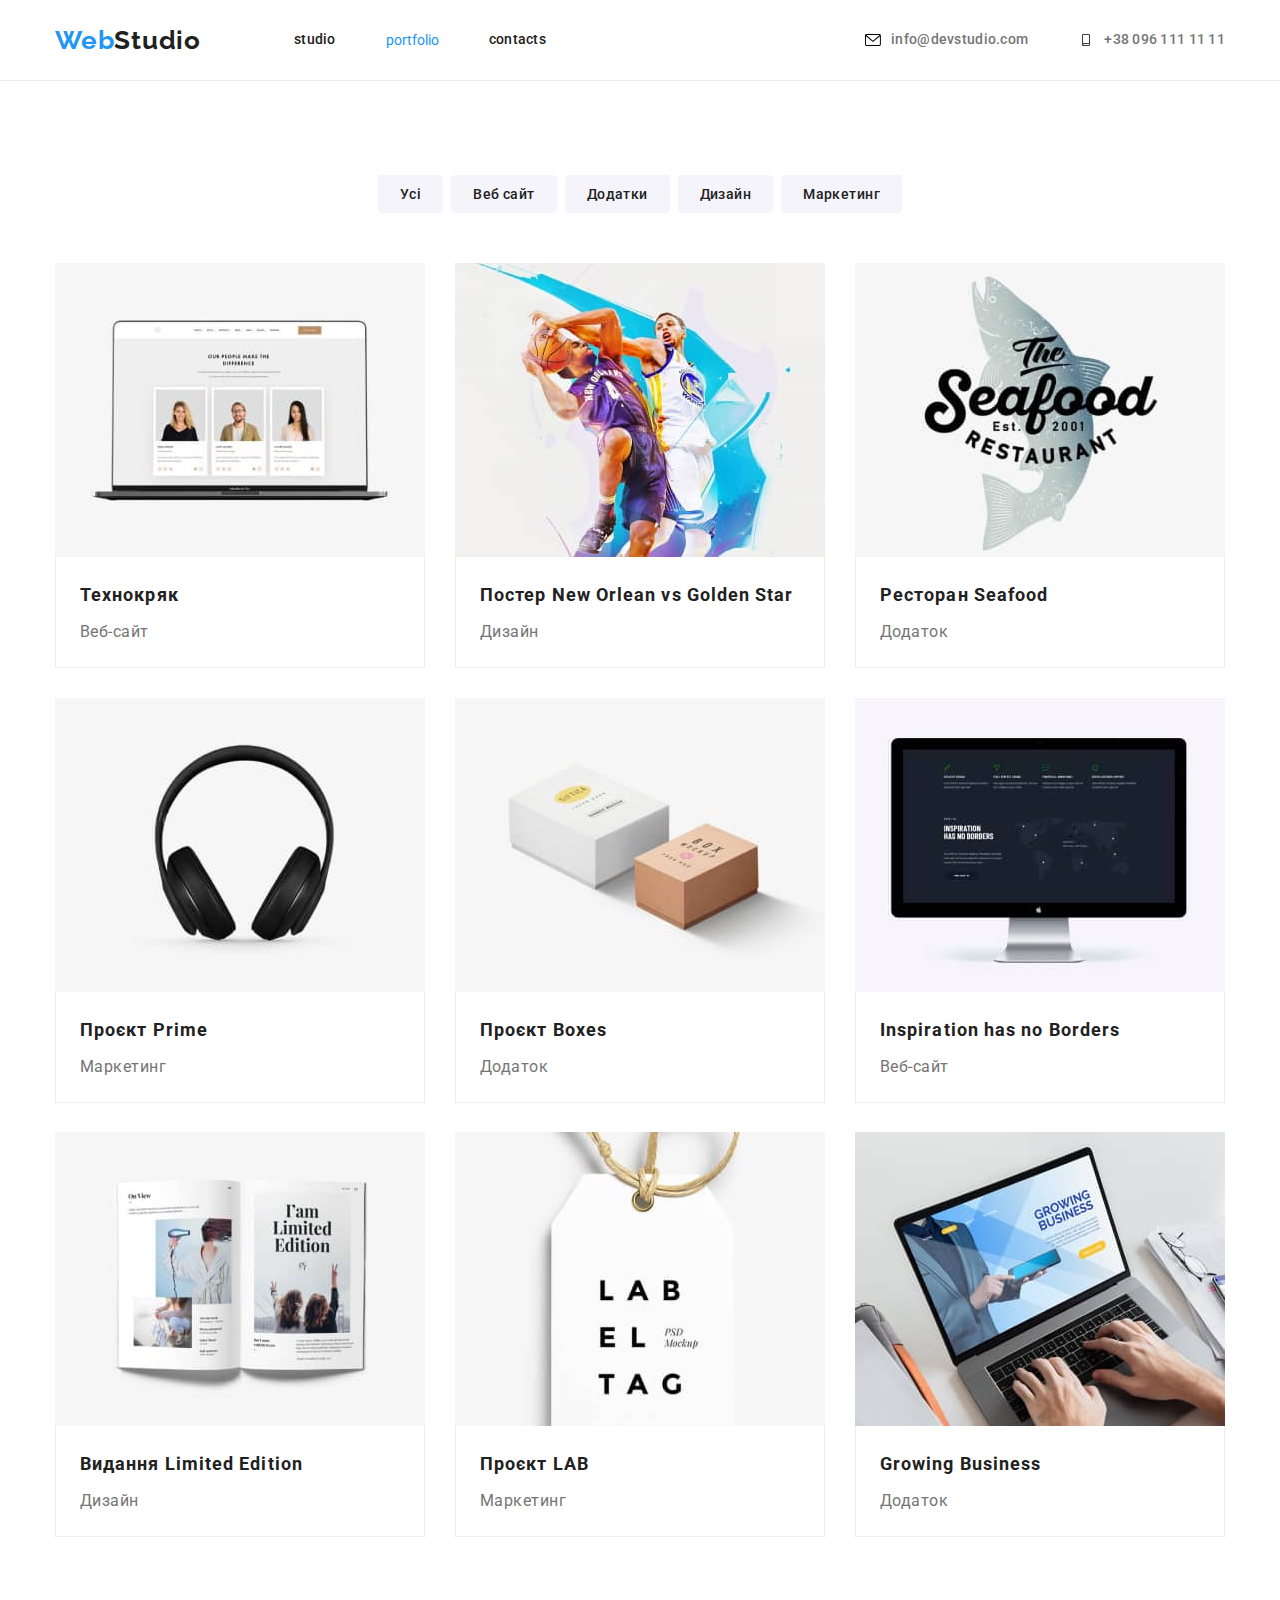
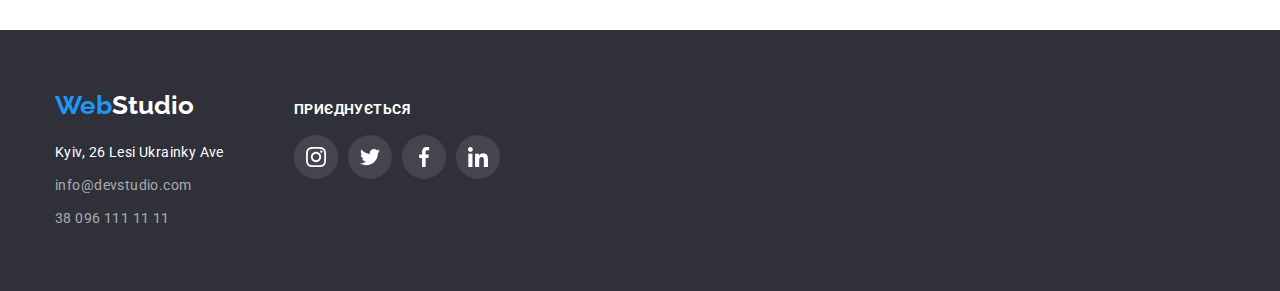
==== portfolio.html @ 86c2a80a "home work file" ====
<!DOCTYPE html>
<html lang="en">
<head>
  <meta charset="UTF-8">
  <meta http-equiv="X-UA-Compatible" content="IE=edge">
  <meta name="viewport" content="width=,initial-scale=1.0">
  <title>Portfolio</title>
  <link rel="preconnect" href="https://fonts.googleapis.com">
<link rel="preconnect" href="https://fonts.gstatic.com" crossorigin>
<link href="https://fonts.googleapis.com/css2?family=Raleway:wght@700&family=Roboto:wght@400;500;700;900&display=swap"
 rel="stylesheet">
 <link rel="stylesheet" href="https://cdn.jsdelivr.net/npm/modern-normalize@1.1.0/modern-normalize.min.css">
 
 <link rel="stylesheet" href="./styles/portfolio.css">
</head>
<body>
  <header class="page-header">
    <div class="container page-header-container" >
      <nav class="page-nav list">
        <a class="logo link" href="index.html"> Web<span 
       class="logo-header">Studio</span></a>
      <ul class="menu list">
      <li class="menu-item">
        <a class="menu-link link" href="index.html" >studio</a></li>
      <li class="menu-item">
        <a class="menu-link-number link" href="">portfolio</a></li>
      <li class="menu-item">
        <a class="menu-link link" href="">contacts</a></li> 
     </ul>
     <ul class="infomation  list">
      <li><a class="contact-mail-numbre link" href="./mailto:info@devstudio.com"><svg class="contact-mail-numbre-icon"><use href="./img/symbol.svg#icon-envelope"></use></svg>info@devstudio.com </a></li>
      <li><a class="contact-phone-numbre link" href="tel:+380961111111"><svg class="contact-mail-phone-icon"><use href="./img/symbol.svg#icon-smartphone"></use></svg>+38 096 111 11 11</a></li>
      </ul>
    </nav>
    </div>
    </header >
      <main >
        <section class="number">
        <div class="container">
          <h1></h1>
          <ul class="table list">
          <li><button class="but 
            " type="button">Усі</button></li>
          <li><button class="but 
            " type="button">Веб сайт</button></li>
          <li><button class="but 
            " type="button">Додатки</button></li>
          <li><button class="but 
            " type="button">Дизайн</button></li>
          <li><button class="but 
            " type="button">Маркетинг</button></li>
          </ul>
            <ul class=" item list >
              <li class="dodatok">
                <a href="#" class="dodatok-list ">
                <img class="foto" src="./img/img.por/img.jpg" alt="">
                <div class="box">
                  <h2 class="spheres">Технокряк</h2>
                <p class="text">Веб-сайт</p> 
              </div>
              </a>
              </li>
              <li class="dodatok">
                <a href="#" class="dodatok-list ">
                <img class="foto" src="./img/img.por/img(1).jpg" alt="">
                <div class="box">
                  <h2 class="spheres">Постер New Orlean vs Golden Star</h2>
                  <p class="text">Дизайн</p></div>
                </a>
              </li>
              <li class="dodatok ">
                <a href="#" class="dodatok-list ">
                <img class="foto" src="./img/img.por/img(2).jpg" alt="">
                <div class="box"><h2 class="spheres">Ресторан Seafood</h2>
                  <p class="text">Додаток</p></div>
                </a>
              </li>
              <li class="dodatok">
                <a href="#" class="dodatok-list">
                <img class="foto" src="./img/img.por/img(3).jpg" alt="">
                <div class="box"><h2 class="spheres">Проєкт Prime</h2>
                  <p class="text">Маркетинг</p></div>
                  </a>
              </li>
              <li class="dodatok">
                <a href="#" class="dodatok-list">
                <img class="foto" src="./img/img.por/img(4).jpg" alt="">
                <div class="box"><h2 class="spheres">Проєкт Boxes</h2>
                  <p class="text">Додаток</p></div>
                  </a>
              </li>
              <li class="dodatok">
                <a href="#" class="dodatok-list">
                <img class="foto" src="./img/img.por/img(5).jpg" alt="">
                <div class="box"><h2 class="spheres">Inspiration has no Borders</h2>
                  <p class="text">Веб-сайт</p></div>
                  </a>
              </li>
              <li class="dodatok">
                <a href="#" class="dodatok-list">
                <img class="foto" src="./img/img.por/img(6).jpg" alt="">
                <div class="box"><h2 class="spheres">Видання Limited Edition</h2>
                  <p class="text">Дизайн</p></div>
                  </a>
              </li>
              <li class="dodatok">
                <a href="#" class="dodatok-list">
                <img class="foto" src="./img/img.por/img(7).jpg" alt="">
                <div class="box"><h2 class="spheres">Проєкт LAB</h2>
                  <p class="text">Маркетинг</p></div>
                  </a>
              </li>
              <li class="dodatok">
                <a href="#" class="dodatok-list">
                <img class="foto" src="./img/img.por/img(8).jpg" alt="">
                <div class="box"><h2 class="spheres">Growing Business</h2>
                  <p class="text">Додаток</p></div>
                  </a>
              </li>
          
         </section>
          </main>
    </div>
    
          <footer class="logo-second ">
    <div class="lower container">
      <div class="">
    <a class="logo-footer link" href="index.html"> Web<span 
      class="logo-header-second">Studio</span></a>
      <address class="data">
        <ul class="data-numbr list">
        <li class="retreat"><a class="location link" href="https://goo.gl/maps/uPLtMUpP54HjoEtg7" > Kyiv, 26 Lesi Ukrainky Ave</a>
        </li>
        <li class="retreat"><a class="contact-mail link" href="mailto:info@devstudio.com">info@devstudio.com</a></li>
        <li><a class="contact-phone link" href="tel:+380961111111"> 38 096 111 11 11</a></li>
      </ul>
      </address>
    </div>
    
      <div class="footer">
        <p class="footer-text"> Приєднується </p>
      <ul class=" social-list list">
        <li class="cosial-list-item">
          <a href="#" class="social-list-frame">
            <svg class="social-list-icon-footer">
              <use href="./img/symbol.svg#icon-instagram"></use>
            </svg>
          </a>
        </li>
        <li>
          <a href=""class="social-list-frame">
            <svg class="social-list-icon-footer">
              <use href="./img/symbol.svg#icon-twitter"></use>
            </svg>
          </a>
        </li>
        <li>
          <a href=""class="social-list-frame">
            <svg class="social-list-icon-footer">
              <use href="./img/symbol.svg#icon-facebook"></use>
            </svg>
          </a>
        </li>
        <li>
          <a href=""class="social-list-frame">
            <svg class="social-list-icon-footer">
              <use href="./img/symbol.svg#icon-linkedin"></use>
            </svg>
          </a>
        </li>
      </ul>
    </div>
  </div>
  </footer>
        
  
</body>
</html>
---- styles/portfolio.css ----
:root{
    --primary-font:'Roboto', sans-serif ;
    --second-font: 'Raleway' , sans-serif ;
    --accent-rest-color: #188CE8;
    --accent-color: #2196F3;
    --primary-whyte-color: #FFFFFF;
    --primary-gray-color: #212121;
    --primary-link-color: #2F303A;
    --primary-text-color: #757575;
    --primary-fon-color: #F5F5F5;
    --primary-fon2-color:#F5F4FA;
    --primary-bottom-color: rgba(255, 255, 255, 0.6);
    --transition-dur-and-func: 250ms linear;
}
body{font-family: 'Roboto', sans-serif ;
    font-size: 14px;
    color: var(--primary-text-color);
    }
img { display: block;}

button{ cursor: pointer;
    font-family: inherit; 
}
address{
    font-style: normal;
}
h1,
h2,
h3,
p{
margin-top: 0;
margin-bottom: 0;
}
ul,
ol{
    margin-top: 0;
    margin-bottom: 0;
    padding-left: 0;
 }

.link {
    text-decoration: none;
}
.list { 
 list-style: none;}

 .container {
    width: 1200px; 
    margin-left: auto;
    margin-right: auto;
    padding-left: 15px;
    padding-right:15px;  
 }
 .page-header{
    background-color: var(--primary-whyte-color);
    border-bottom: 1px solid #ECECEC;}

     /*----Header---*/

.logo {
 font-family: 'Raleway' , sans-serif ;
font-weight: 700;
font-size: 26px;
line-height: 1.19;
letter-spacing: 0.03em;
color: var(--accent-color);
color:var(--accent-color);
align-items: center;
}

.logo-header {
    color: var(--primary-gray-color);
}
.page-navigator{
    display: flex;
    align-items: center;
}
.page-nav{
    display: flex;
    align-items: center;
}
.menu {
    display: flex;
    gap: 50px;
    margin-left: 93px;
    align-items: center;
  
}
.infomation {
    display: flex;
    gap: 50px;
    margin-left: auto;
}
              
.index.html{
color: var(--accent-color);
}
.menu-link-number{
    color: var(--accent-color);
}
.menu-link{
font-weight: 500;
line-height: 1.14;
letter-spacing: 0.02em;
padding-top: 32px;
padding-bottom: 32px;
display: inline-block;
color: var(--primary-gray-color);
}
.contact-mail-numbre,
.contact-phone-numbre
{
font-weight: 500;
line-height: 1.14;
letter-spacing: 0.02em;
color:var(--primary-text-color);
display: flex;
align-items: center;
}

.contact-mail-numbre-icon,
.contact-mail-phone-icon{
width: 16px;
height: 12px;
margin-right:10px ;
} 

.decision{ background-color: var(--primary-link-color);}

.number{
    padding-top: 94px;
    padding-bottom: 94px;
}

.table{
    display: flex;
   justify-content: center;
   margin-bottom: 50px;
    gap: 8px;
}

.but{
font-weight: 500;
font-size: 1.62;
line-height: 26px;
text-align: center;
letter-spacing: 0.03em;
color: var(--primary-gray-color);
background: var(--primary-fon2-color);
border-radius: 4px;
padding: 6px 22px;
border: none;
}

.but:hover,
.but:focus{
box-shadow: 0px 3px 1px rgba(0, 0, 0, 0.1), 0px 1px 2px rgba(0, 0, 0, 0.08), 0px 2px 2px rgba(0, 0, 0, 0.12);
background-color: var(--accent-color);
color:var(--primary-whyte-color);
}
                 /*---Text----*/

.item{
    display: flex;
    flex-wrap: wrap;
    gap: 30px;
}
.dodatok-list:hover,
.dodatok-list:focus{box-shadow: 0px 1px 1px rgba(0, 0, 0, 0.12), 
0px 4px 4px rgba(0, 0, 0, 0.06), 1px 4px 6px rgba(0, 0, 0, 0.16);
}

.dodatok{
    height: 404px;
    width: 370px;
    
}
.dodatok-list{ text-decoration: none;
display: block;}
.txt{
    text-decoration: none;
}

.box{
    padding: 20px 24px;
    border: 1px solid #EEEEEE;
    border-top: none;
}

.spheres{
font-weight: 700;
font-size: 18px;
line-height: 2.00;
letter-spacing: 0.06em;
color: var(--primary-gray-color);
margin-bottom: 4px;
}
.text{
font-weight: 400;
font-size: 16px;
line-height: 1.87;
letter-spacing: 0.03em;
color: var(--primary-text-color);
}
            /*---FOOTER---*/
.logo-second{ 
    display: flex;
background-color: var(--primary-link-color);
padding-top: 60px;
padding-bottom: 60px;}
.logo-header-second{
    color: var(--primary-whyte-color);
}
.lower{display: flex;
    gap: 70px;
    align-items: baseline
}
.location {
    font-weight: 400;
    line-height: 1.71;
    letter-spacing: 0.03em;
    color: var(--primary-whyte-color);
    }
    
.contact-mail{
font-weight: 400;
line-height: 1.71;
letter-spacing: 0.03em;
color: var(--primary-bottom-color);
}
.contact-phone{
    font-weight: 400;
    line-height: 1.71; 
    letter-spacing: 0.03em;
    color: var(--primary-bottom-color);
}
.logo-footer {
    font-family: 'Raleway';
    font-weight: 700;
    font-size: 26px;
    line-height: 1.19; 
    color: var(--accent-color);
    display: flex;
    align-items: center;
    margin-bottom: 20px;}
.retreat{
    margin-bottom: 9px;
}
 
.social-list-frame{
    display: flex;
    align-items: center;
    justify-content: center;
    width: 44px;
    height: 44px;
    border-radius: 50%;
    background: rgba(255, 255, 255, 0.1);
    transition: background-color var(--transition-dur-and-func);
    }
    
.social-list-frame:hover,
.social-list-frame:focus {
background-color: var(--accent-color);
}
    .social-list-icon-footer {
        width: 20px;
        height: 20px;
        fill: var(--primary-whyte-color); 
        transition: fill var(--transition-dur-and-func); }

        .footer-text{
font-family: 'Roboto';
font-style: normal;
font-weight: 700;
font-size: 14px;
line-height: 0.87;
letter-spacing: 0.03em;
text-transform: uppercase;
color: #FFFFFF;
display: flex;
justify-content: flex-start;
margin-bottom: 20px;}
.social-list {
    display: flex;
    justify-content: center;
    column-gap: 10px;
    margin-bottom: 30px; }
            
                     /*---FOOTER---*/
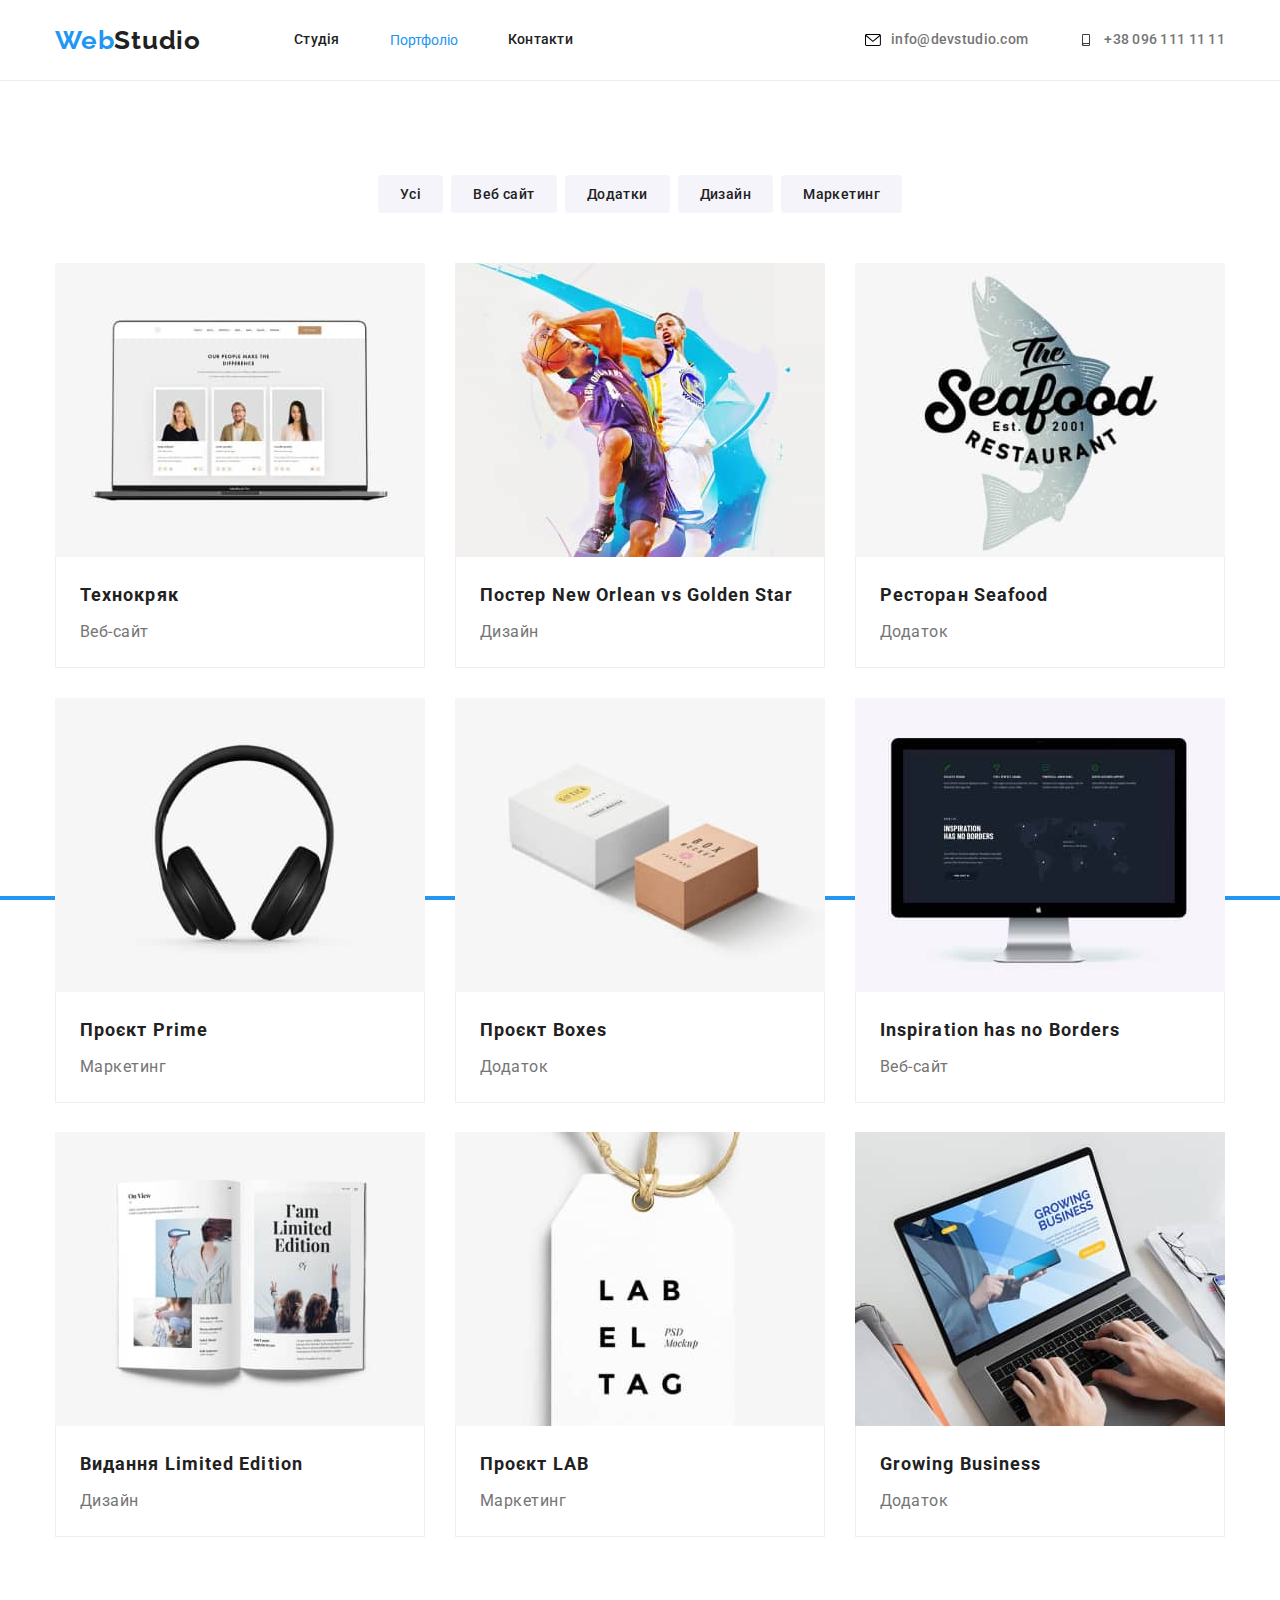
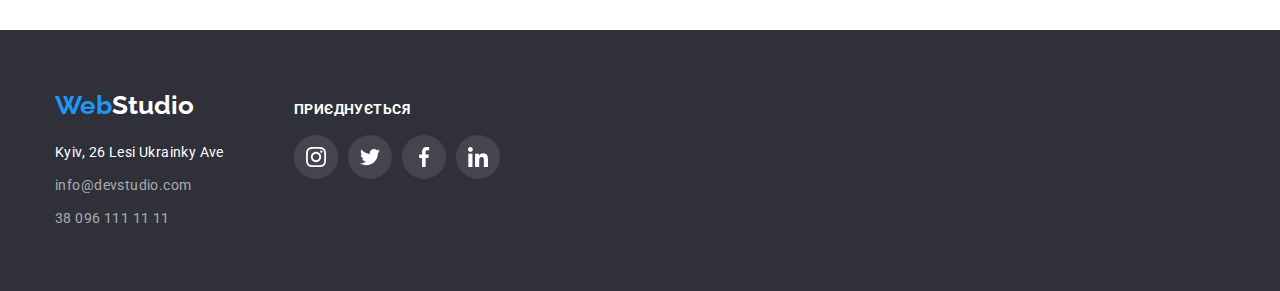
==== commit 00da9633: "header file" ====
--- a/portfolio.html
+++ b/portfolio.html
@@ -21,11 +21,11 @@
        class="logo-header">Studio</span></a>
       <ul class="menu list">
       <li class="menu-item">
-        <a class="menu-link link" href="index.html" >studio</a></li>
+        <a class="menu-link link" href="index.html" >Студія</a></li>
       <li class="menu-item">
-        <a class="menu-link-number link" href="">portfolio</a></li>
+        <a class="menu-link-number link" href="">Портфоліо</a></li>
       <li class="menu-item">
-        <a class="menu-link link" href="">contacts</a></li> 
+        <a class="menu-link link" href="">Контакти</a></li> 
      </ul>
      <ul class="infomation  list">
       <li><a class="contact-mail-numbre link" href="./mailto:info@devstudio.com"><svg class="contact-mail-numbre-icon"><use href="./img/symbol.svg#icon-envelope"></use></svg>info@devstudio.com </a></li>
@@ -53,7 +53,11 @@
             <ul class=" item list >
               <li class="dodatok">
                 <a href="#" class="dodatok-list ">
-                <img class="foto" src="./img/img.por/img.jpg" alt="">
+                  <div class="dodatok-list-img-wrapper">
+                    <img class="foto" src="./img/img.por/img.jpg" alt="">
+                    <p class="overlay">Ресурс пропонує комплексні пропозиції з різним рівнем функціоналу та сервісів. 
+                      Все це дозволить відвідувачу отримати вичерпні відомості про компанію чи приватну особу.</p>
+                  </div>
                 <div class="box">
                   <h2 class="spheres">Технокряк</h2>
                 <p class="text">Веб-сайт</p> 
@@ -62,7 +66,11 @@
               </li>
               <li class="dodatok">
                 <a href="#" class="dodatok-list ">
-                <img class="foto" src="./img/img.por/img(1).jpg" alt="">
+                  <div class="dodatok-list-img-wrapper">
+                    <img class="foto" src="./img/img.por/img(1).jpg" alt="">
+                    <p class="overlay">Ресурс пропонує комплексні пропозиції з різним рівнем функціоналу та сервісів. 
+                      Все це дозволить відвідувачу отримати вичерпні відомості про компанію чи приватну особу.</p>
+                  </div>
                 <div class="box">
                   <h2 class="spheres">Постер New Orlean vs Golden Star</h2>
                   <p class="text">Дизайн</p></div>
@@ -70,49 +78,83 @@
               </li>
               <li class="dodatok ">
                 <a href="#" class="dodatok-list ">
-                <img class="foto" src="./img/img.por/img(2).jpg" alt="">
+                  <div class="dodatok-list-img-wrapper">
+                    <img class="foto" src="./img/img.por/img(2).jpg" alt="">
+                    <p class="overlay">Ресурс пропонує комплексні пропозиції з різним рівнем функціоналу та сервісів. 
+                      Все це дозволить відвідувачу отримати вичерпні відомості про компанію чи приватну особу.</p>
+                  </div>
                 <div class="box"><h2 class="spheres">Ресторан Seafood</h2>
                   <p class="text">Додаток</p></div>
                 </a>
               </li>
               <li class="dodatok">
                 <a href="#" class="dodatok-list">
-                <img class="foto" src="./img/img.por/img(3).jpg" alt="">
+                  <div class="dodatok-list-img-wrapper">
+                    <img class="foto" src="./img/img.por/img(3).jpg" alt="">
+                     <p class="overlay">Ресурс пропонує комплексні пропозиції з різним рівнем функціоналу та сервісів. 
+                      Все це дозволить відвідувачу отримати вичерпні відомості про компанію чи приватну особу.</p>
+                  </div>
+                
                 <div class="box"><h2 class="spheres">Проєкт Prime</h2>
                   <p class="text">Маркетинг</p></div>
                   </a>
               </li>
               <li class="dodatok">
                 <a href="#" class="dodatok-list">
-                <img class="foto" src="./img/img.por/img(4).jpg" alt="">
+                  <div class="dodatok-list-img-wrapper">
+                    <img class="foto" src="./img/img.por/img(4).jpg" alt="">
+                     <p class="overlay">Ресурс пропонує комплексні пропозиції з різним рівнем функціоналу та сервісів. 
+                      Все це дозволить відвідувачу отримати вичерпні відомості про компанію чи приватну особу.</p>
+                  </div>
+               
                 <div class="box"><h2 class="spheres">Проєкт Boxes</h2>
                   <p class="text">Додаток</p></div>
                   </a>
               </li>
               <li class="dodatok">
                 <a href="#" class="dodatok-list">
-                <img class="foto" src="./img/img.por/img(5).jpg" alt="">
+                  <div class="dodatok-list-img-wrapper">
+                    <img class="foto" src="./img/img.por/img(5).jpg" alt="">
+                     <p class="overlay">Ресурс пропонує комплексні пропозиції з різним рівнем функціоналу та сервісів. 
+                      Все це дозволить відвідувачу отримати вичерпні відомості про компанію чи приватну особу.</p>
+                  </div>
+                
                 <div class="box"><h2 class="spheres">Inspiration has no Borders</h2>
                   <p class="text">Веб-сайт</p></div>
                   </a>
               </li>
               <li class="dodatok">
                 <a href="#" class="dodatok-list">
-                <img class="foto" src="./img/img.por/img(6).jpg" alt="">
+                  <div class="dodatok-list-img-wrapper">
+                    <img class="foto" src="./img/img.por/img(6).jpg" alt="">
+                     <p class="overlay">Ресурс пропонує комплексні пропозиції з різним рівнем функціоналу та сервісів. 
+                      Все це дозволить відвідувачу отримати вичерпні відомості про компанію чи приватну особу.</p>
+                  </div>
+               
                 <div class="box"><h2 class="spheres">Видання Limited Edition</h2>
                   <p class="text">Дизайн</p></div>
                   </a>
               </li>
               <li class="dodatok">
                 <a href="#" class="dodatok-list">
-                <img class="foto" src="./img/img.por/img(7).jpg" alt="">
+                  <div class="dodatok-list-img-wrapper">
+                    <img class="foto" src="./img/img.por/img(7).jpg" alt="">
+                    <p class="overlay">Ресурс пропонує комплексні пропозиції з різним рівнем функціоналу та сервісів. 
+                      Все це дозволить відвідувачу отримати вичерпні відомості про компанію чи приватну особу.</p>
+                  </div>
+                
                 <div class="box"><h2 class="spheres">Проєкт LAB</h2>
                   <p class="text">Маркетинг</p></div>
                   </a>
               </li>
               <li class="dodatok">
                 <a href="#" class="dodatok-list">
-                <img class="foto" src="./img/img.por/img(8).jpg" alt="">
+                  <div class="dodatok-list-img-wrapper">
+                    <img class="foto" src="./img/img.por/img(8).jpg" alt="">
+                     <p class="overlay">Ресурс пропонує комплексні пропозиції з різним рівнем функціоналу та сервісів. 
+                      Все це дозволить відвідувачу отримати вичерпні відомості про компанію чи приватну особу.</p>
+                  </div>
+                
                 <div class="box"><h2 class="spheres">Growing Business</h2>
                   <p class="text">Додаток</p></div>
                   </a>
--- a/styles/portfolio.css
+++ b/styles/portfolio.css
@@ -96,7 +96,7 @@
 color: var(--accent-color);
 }
 .menu-link-number{
-    color: var(--accent-color);
+color: var(--accent-color);
 }
 .menu-link{
 font-weight: 500;
@@ -106,7 +106,18 @@
 padding-bottom: 32px;
 display: inline-block;
 color: var(--primary-gray-color);
-}
+position: relative;
+}
+.menu-link-number::after{
+    position: absolute;
+    display: block;
+    content: "";
+    width: 100%;
+    height: 4px;
+    bottom: 0;
+    left: 0;
+    background-color: var(--accent-color);
+    }
 .contact-mail-numbre,
 .contact-phone-numbre
 {
@@ -172,14 +183,34 @@
 
 .dodatok{
     height: 404px;
-    width: 370px;
-    
+    width: 370px; 
+}
+.dodatok-list:hover .overlay,
+.dodatok-list:focus .overlay{
+    transform: translateY(0%);
 }
 .dodatok-list{ text-decoration: none;
 display: block;}
-.txt{
-    text-decoration: none;
-}
+.overlay{
+    font-family: 'Roboto';
+font-style: normal;
+font-weight: 400;
+font-size: 18px;
+line-height: 1.55;
+    position: absolute;
+    top: 0;
+    left: 0;
+    height: 100%;
+    background: rgba(33, 150, 243, 0.9);
+    color: var(--primary-whyte-color);
+    padding: 63px 24px;
+    letter-spacing: 0.03em;
+    overflow: auto;
+    transform: translateY(100%);
+    transition: transform 200ms linear;
+}
+.dodatok-list-img-wrapper{position: relative;
+overflow: hidden;}
 
 .box{
     padding: 20px 24px;
@@ -287,4 +318,4 @@
     margin-bottom: 30px; }
             
                      /*---FOOTER---*/
-            +            
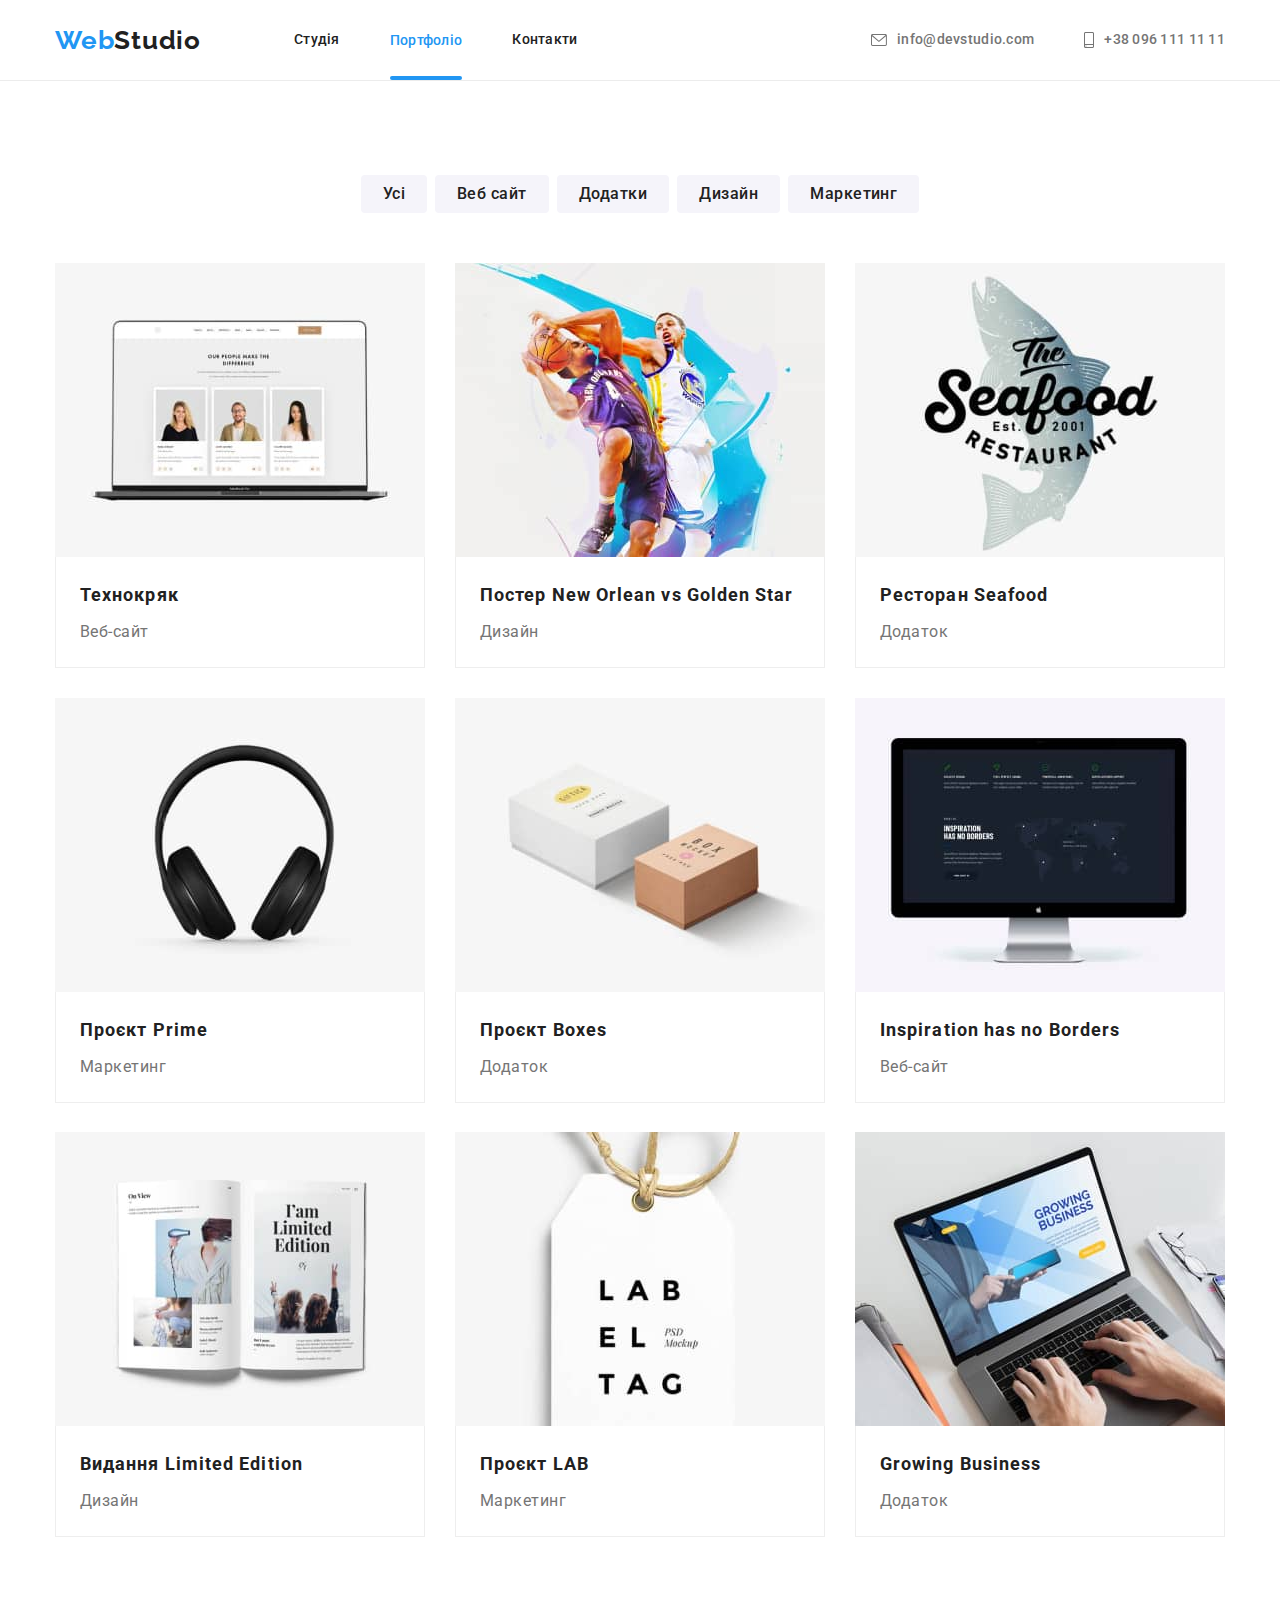
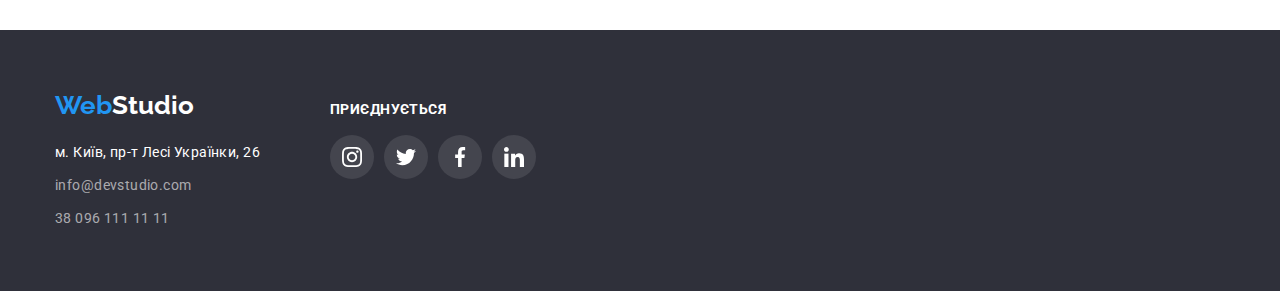
==== commit 0704a7c7: "lile" ====
--- a/portfolio.html
+++ b/portfolio.html
@@ -171,7 +171,7 @@
       class="logo-header-second">Studio</span></a>
       <address class="data">
         <ul class="data-numbr list">
-        <li class="retreat"><a class="location link" href="https://goo.gl/maps/uPLtMUpP54HjoEtg7" > Kyiv, 26 Lesi Ukrainky Ave</a>
+        <li class="retreat"><a class="location link" href="https://goo.gl/maps/uPLtMUpP54HjoEtg7" > м. Київ, пр-т Лесі Українки, 26</a>
         </li>
         <li class="retreat"><a class="contact-mail link" href="mailto:info@devstudio.com">info@devstudio.com</a></li>
         <li><a class="contact-phone link" href="tel:+380961111111"> 38 096 111 11 11</a></li>
--- a/styles/portfolio.css
+++ b/styles/portfolio.css
@@ -7,10 +7,12 @@
     --primary-gray-color: #212121;
     --primary-link-color: #2F303A;
     --primary-text-color: #757575;
+    --icon-color: #AFB1B8;
     --primary-fon-color: #F5F5F5;
     --primary-fon2-color:#F5F4FA;
     --primary-bottom-color: rgba(255, 255, 255, 0.6);
     --transition-dur-and-func: 250ms linear;
+    --transition-time-cubic: 250ms cubic-bezier(0.4, 0, 0.2, 1);
 }
 body{font-family: 'Roboto', sans-serif ;
     font-size: 14px;
@@ -95,8 +97,22 @@
 .index.html{
 color: var(--accent-color);
 }
+.menu-link:hover,
+.menu-link:focus {
+  color: var(--accent-color);
+}
+
+.link.menu-link-number{color: var(--accent-color);}
 .menu-link-number{
-color: var(--accent-color);
+position: relative;
+    padding-top: 32px;
+    padding-bottom: 32px;
+    color: var(--main-color);
+    font-weight: 500;
+    font-size: 14px;
+    line-height: 1.14em;
+    letter-spacing: 0.02em;
+    transition: color var(--transition-time-cubic);
 }
 .menu-link{
 font-weight: 500;
@@ -106,16 +122,18 @@
 padding-bottom: 32px;
 display: inline-block;
 color: var(--primary-gray-color);
-position: relative;
+transition: color var(--transition-time-cubic);
+
 }
 .menu-link-number::after{
+    display: inline-block;
     position: absolute;
-    display: block;
-    content: "";
+    content: '';
+    bottom: 0;
+    left: 0;
     width: 100%;
     height: 4px;
-    bottom: 0;
-    left: 0;
+    border-radius: 2px;
     background-color: var(--accent-color);
     }
 .contact-mail-numbre,
@@ -129,12 +147,34 @@
 align-items: center;
 }
 
-.contact-mail-numbre-icon,
-.contact-mail-phone-icon{
+.contact-mail-numbre-icon{
 width: 16px;
 height: 12px;
 margin-right:10px ;
+fill: var(--primary-text-color);
+}
+.contact-mail-phone-icon{
+width: 10px;
+height: 16px;
+margin-right:10px ;
+fill: var(--primary-text-color);
 } 
+.contact-mail-numbre:hover,
+.contact-mail-numbre:focus,
+.contact-phone-numbre:hover,
+.contact-phone-numbre:focus,
+.menu-link:hover,
+.menu-link :focus
+{color: var(--accent-color);}
+
+.contact-mail-numbre:hover  .contact-mail-numbre-icon,
+.contact-phone-numbre:hover .contact-mail-phone-icon
+{ fill: var(--accent-color);}
+.contact-mail-numbre:focus  .contact-mail-numbre-icon,
+.contact-phone-numbre:focus .contact-mail-phone-icon
+{ fill: var(--accent-color);}
+
+
 
 .decision{ background-color: var(--primary-link-color);}
 
@@ -152,7 +192,7 @@
 
 .but{
 font-weight: 500;
-font-size: 1.62;
+font-size: 16px;
 line-height: 26px;
 text-align: center;
 letter-spacing: 0.03em;
@@ -161,6 +201,9 @@
 border-radius: 4px;
 padding: 6px 22px;
 border: none;
+transition: background-color var(--transition-time-cubic), 
+color var(--transition-time-cubic), 
+box-shadow var(--transition-time-cubic);
 }
 
 .but:hover,
@@ -190,9 +233,11 @@
     transform: translateY(0%);
 }
 .dodatok-list{ text-decoration: none;
-display: block;}
+display: block;
+transition: box-shadow 250ms cubic-bezier(0.4, 0, 0.2, 1);
+}
 .overlay{
-    font-family: 'Roboto';
+font-family: 'Roboto';
 font-style: normal;
 font-weight: 400;
 font-size: 18px;
@@ -207,7 +252,7 @@
     letter-spacing: 0.03em;
     overflow: auto;
     transform: translateY(100%);
-    transition: transform 200ms linear;
+    transition: transform 250ms cubic-bezier(0.4, 0, 0.2, 1);
 }
 .dodatok-list-img-wrapper{position: relative;
 overflow: hidden;}
@@ -316,6 +361,12 @@
     justify-content: center;
     column-gap: 10px;
     margin-bottom: 30px; }
+
+.contact-mail:hover,
+.contact-phone:hover,
+.contact-mail:focus,
+.contact-phone:focus
+{ color: var(--accent-color);}
             
                      /*---FOOTER---*/
             
